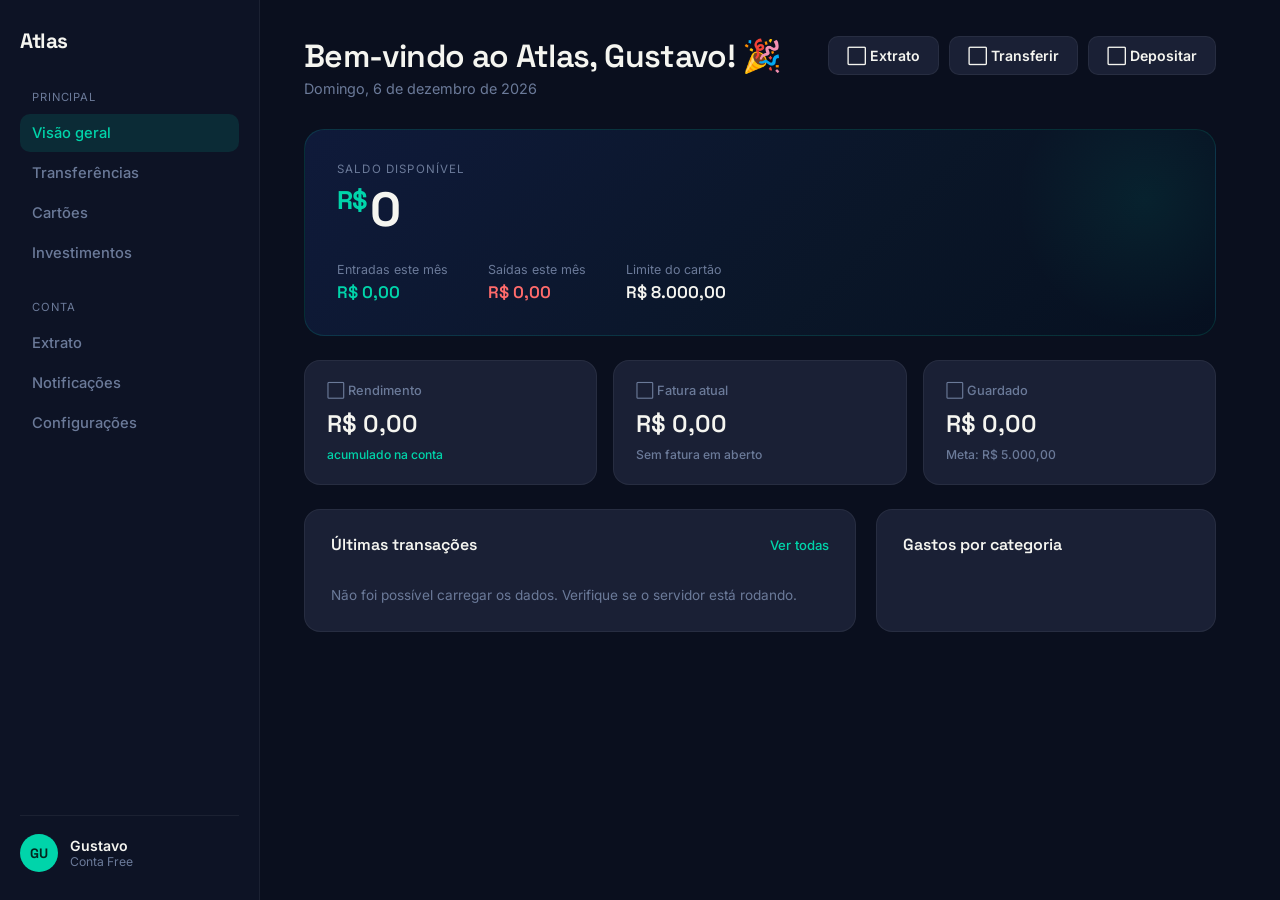
==== frontend/index.html @ 649bf58a "commit inicial do Atlas" ====
<!DOCTYPE html>
<html lang="pt-BR">
<head>
<meta charset="UTF-8">
<meta name="viewport" content="width=device-width, initial-scale=1.0">
<title>Visão Geral — Atlas</title>
<link rel="preconnect" href="https://fonts.googleapis.com">
<link href="https://fonts.googleapis.com/css2?family=Space+Grotesk:wght@500;600;700&family=Inter:wght@400;500;600;700&display=swap" rel="stylesheet">
<link rel="stylesheet" href="style.css">
<style>

  /* ── Cabeçalho da página ── */
  .dash-header {
    display: flex;
    justify-content: space-between;
    align-items: flex-start;
    margin-bottom: 32px;
    flex-wrap: wrap;
    gap: 20px;
  }

  .dash-saudacao h1 {
    font-family: var(--font-display);
    font-size: 2rem;
    font-weight: 600;
    letter-spacing: -0.02em;
  }

  .dash-saudacao p {
    color: var(--text-secondary);
    font-size: 0.9rem;
    margin-top: 4px;
  }

  .dash-acoes {
    display: flex;
    gap: 10px;
    flex-wrap: wrap;
  }

  .acao-btn {
    display: flex;
    align-items: center;
    gap: 8px;
    background: var(--bg-card);
    border: 1px solid var(--border);
    color: var(--text-primary);
    font-family: var(--font-body);
    font-size: 0.88rem;
    font-weight: 600;
    padding: 10px 18px;
    border-radius: 10px;
    cursor: pointer;
    text-decoration: none;
    transition: background 0.15s ease, border-color 0.15s ease;
  }

  .acao-btn:hover {
    background: var(--bg-card-hover);
    border-color: rgba(255,255,255,0.12);
  }

  /* ── Card de saldo ── */
  .saldo-card {
    background: linear-gradient(135deg, #0F1A3A 0%, #0A1628 60%, #061020 100%);
    border: 1px solid rgba(0, 212, 170, 0.15);
    border-radius: 20px;
    padding: 32px;
    margin-bottom: 24px;
    position: relative;
    overflow: hidden;
    animation: fadeUp 0.4s ease backwards;
  }

  /* círculo decorativo */
  .saldo-card::after {
    content: "";
    position: absolute;
    right: -60px;
    top: -60px;
    width: 260px;
    height: 260px;
    border-radius: 50%;
    background: radial-gradient(circle, rgba(0,212,170,0.08) 0%, transparent 70%);
    pointer-events: none;
  }

  .saldo-label {
    font-size: 0.72rem;
    text-transform: uppercase;
    letter-spacing: 0.1em;
    color: var(--text-secondary);
    margin-bottom: 10px;
  }

  .saldo-valor {
    font-family: var(--font-display);
    font-size: 3rem;
    font-weight: 700;
    letter-spacing: -0.03em;
    line-height: 1;
    margin-bottom: 28px;
  }

  .saldo-valor .cifrao {
    font-size: 1.6rem;
    vertical-align: super;
    color: var(--accent);
    margin-right: 4px;
  }

  .saldo-meta {
    display: flex;
    gap: 40px;
    flex-wrap: wrap;
  }

  .saldo-meta-item {}

  .saldo-meta-label {
    font-size: 0.78rem;
    color: var(--text-secondary);
    margin-bottom: 4px;
  }

  .saldo-meta-valor {
    font-family: var(--font-display);
    font-size: 1.05rem;
    font-weight: 600;
  }

  .saldo-meta-valor.positivo { color: var(--accent); }
  .saldo-meta-valor.negativo { color: var(--negative); }

  /* ── Cards de métricas ── */
  .metricas-grid {
    display: grid;
    grid-template-columns: repeat(3, 1fr);
    gap: 16px;
    margin-bottom: 24px;
  }

  .metrica-card {
    background: var(--bg-card);
    border: 1px solid var(--border);
    border-radius: 16px;
    padding: 22px;
    animation: fadeUp 0.4s ease backwards;
  }

  .metrica-card:nth-child(2) { animation-delay: 0.06s; }
  .metrica-card:nth-child(3) { animation-delay: 0.12s; }

  .metrica-titulo {
    font-size: 0.8rem;
    color: var(--text-secondary);
    margin-bottom: 10px;
    font-weight: 500;
  }

  .metrica-valor {
    font-family: var(--font-display);
    font-size: 1.5rem;
    font-weight: 600;
    margin-bottom: 8px;
  }

  .metrica-sub {
    font-size: 0.76rem;
    font-weight: 500;
  }

  .metrica-sub.positivo { color: var(--accent); }
  .metrica-sub.negativo { color: var(--negative); }
  .metrica-sub.neutro { color: var(--text-secondary); }

  /* ── Grade inferior ── */
  .dash-grid {
    display: grid;
    grid-template-columns: 1fr 340px;
    gap: 20px;
  }

  /* ── Últimas transações ── */
  .transacoes-card {
    background: var(--bg-card);
    border: 1px solid var(--border);
    border-radius: 16px;
    padding: 8px;
    animation: fadeUp 0.4s ease 0.18s backwards;
  }

  .card-header {
    display: flex;
    justify-content: space-between;
    align-items: center;
    padding: 16px 18px 12px;
  }

  .card-header h2 {
    font-family: var(--font-display);
    font-size: 1rem;
    font-weight: 600;
  }

  .ver-todas {
    font-size: 0.82rem;
    color: var(--accent);
    text-decoration: none;
    font-weight: 500;
  }

  .ver-todas:hover { text-decoration: underline; }

  .transacao-item {
    display: flex;
    align-items: center;
    justify-content: space-between;
    padding: 13px 18px;
    border-top: 1px solid var(--border);
    animation: fadeUp 0.35s ease backwards;
  }

  .transacao-left {
    display: flex;
    align-items: center;
    gap: 13px;
  }

  .transacao-icone {
    width: 36px;
    height: 36px;
    border-radius: 50%;
    display: flex;
    align-items: center;
    justify-content: center;
    font-size: 0.95rem;
    flex-shrink: 0;
  }

  .transacao-icone.entrada { background: var(--accent-dim); }
  .transacao-icone.saida { background: var(--negative-dim); }

  .transacao-tipo {
    font-size: 0.88rem;
    font-weight: 600;
  }

  .transacao-data {
    font-size: 0.76rem;
    color: var(--text-secondary);
    margin-top: 2px;
  }

  .transacao-valor {
    font-family: var(--font-display);
    font-size: 0.92rem;
    font-weight: 600;
  }

  .transacao-valor.entrada { color: var(--accent); }
  .transacao-valor.saida { color: var(--negative); }

  /* ── Gastos por categoria ── */
  .categorias-card {
    background: var(--bg-card);
    border: 1px solid var(--border);
    border-radius: 16px;
    padding: 8px;
    animation: fadeUp 0.4s ease 0.24s backwards;
  }

  .categoria-item {
    padding: 10px 18px;
    border-top: 1px solid var(--border);
  }

  .categoria-row {
    display: flex;
    justify-content: space-between;
    align-items: center;
    margin-bottom: 7px;
  }

  .categoria-nome {
    display: flex;
    align-items: center;
    gap: 8px;
    font-size: 0.84rem;
    font-weight: 500;
  }

  .categoria-dot {
    width: 8px;
    height: 8px;
    border-radius: 50%;
    flex-shrink: 0;
  }

  .categoria-pct {
    font-size: 0.82rem;
    color: var(--text-secondary);
    font-weight: 500;
  }

  .categoria-barra-wrap {
    height: 4px;
    background: rgba(255,255,255,0.06);
    border-radius: 4px;
    overflow: hidden;
  }

  .categoria-barra {
    height: 100%;
    border-radius: 4px;
    transition: width 0.8s ease;
  }

  /* ── Loading / erro ── */
  .dash-loading {
    display: flex;
    align-items: center;
    gap: 10px;
    color: var(--text-secondary);
    font-size: 0.85rem;
    padding: 20px 18px;
  }

</style>
</head>
<body>

<div class="app">

  <!-- SIDEBAR -->
  <aside class="sidebar">
    <div class="sidebar-top">
      <div class="logo">Atlas</div>
      <nav class="nav-group">
        <p class="nav-label">Principal</p>
        <a href="index.html" class="nav-item active">Visão geral</a>
        <a href="transferir.html" class="nav-item">Transferências</a>
        <a href="#" class="nav-item">Cartões</a>
        <a href="#" class="nav-item">Investimentos</a>
      </nav>
      <nav class="nav-group">
        <p class="nav-label">Conta</p>
        <a href="extrato.html" class="nav-item">Extrato</a>
        <a href="notificacoes.html" class="nav-item">Notificações</a>
        <a href="configuracoes.html" class="nav-item">Configurações</a>
      </nav>
    </div>
    <div class="sidebar-bottom">
      <div class="user-card">
        <div class="avatar" id="avatarIniciais">GS</div>
        <div>
          <p class="user-name" id="nomeUsuario">Gustavo</p>
          <p class="user-plan">Conta Free</p>
        </div>
      </div>
    </div>
  </aside>

  <!-- MAIN -->
  <main class="main" style="max-width: 1000px;">

    <!-- Cabeçalho -->
    <div class="dash-header">
      <div class="dash-saudacao">
        <h1 id="saudacao">Bom dia👋</h1>
        <p id="dataAtual"></p>
      </div>
      <div class="dash-acoes">
      <a href="/frontend/extrato.html" class="acao-btn">⬜ Extrato</a>
      <a href="/frontend/transferir.html" class="acao-btn">⬜ Transferir</a>
      <a href="/frontend/movimentar.html" class="acao-btn">⬜ Depositar</a>
      </div>
    </div>

    <!-- Card de saldo -->
    <div class="saldo-card">
      <p class="saldo-label">Saldo disponível</p>
      <div class="saldo-valor">
        <span class="cifrao">R$</span><span id="saldoValor">0</span>
      </div>
      <div class="saldo-meta">
        <div class="saldo-meta-item">
          <p class="saldo-meta-label">Entradas este mês</p>
          <p class="saldo-meta-valor positivo" id="entradasMes">R$ 0,00</p>
        </div>
        <div class="saldo-meta-item">
          <p class="saldo-meta-label">Saídas este mês</p>
          <p class="saldo-meta-valor negativo" id="saidasMes">R$ 0,00</p>
        </div>
        <div class="saldo-meta-item">
          <p class="saldo-meta-label">Limite do cartão</p>
          <p class="saldo-meta-valor">R$ 8.000,00</p>
        </div>
      </div>
    </div>

    <!-- Métricas -->
    <div class="metricas-grid">
      <div class="metrica-card">
        <p class="metrica-titulo">⬜ Rendimento</p>
        <p class="metrica-valor" id="totalRendimento">R$ 0,00</p>
        <p class="metrica-sub positivo">acumulado na conta</p>
      </div>
      <div class="metrica-card">
        <p class="metrica-titulo">⬜ Fatura atual</p>
        <p class="metrica-valor">R$ 0,00</p>
        <p class="metrica-sub neutro">Sem fatura em aberto</p>
      </div>
      <div class="metrica-card">
        <p class="metrica-titulo">⬜ Guardado</p>
        <p class="metrica-valor">R$ 0,00</p>
        <p class="metrica-sub neutro">Meta: R$ 5.000,00</p>
      </div>
    </div>

    <!-- Grid inferior -->
    <div class="dash-grid">

      <!-- Últimas transações -->
      <div class="transacoes-card">
        <div class="card-header">
          <h2>Últimas transações</h2>
          <a href="extrato.html" class="ver-todas">Ver todas</a>
        </div>
        <div id="transacoesList">
          <div class="dash-loading">
            <div class="spinner"></div>
            <span>Carregando…</span>
          </div>
        </div>
      </div>

      <!-- Gastos por categoria -->
      <div class="categorias-card">
        <div class="card-header">
          <h2>Gastos por categoria</h2>
        </div>
        <div id="categoriasList"></div>
      </div>

    </div>

  </main>
</div>

<script src="dashboard.js"></script>
</body>
</html>
---- frontend/style.css ----
/* ============================================
   financeiro — design tokens
   ============================================ */
:root {
  --bg-deep: #0A0F1E;
  --bg-card: #1A2035;
  --bg-card-hover: #212A45;
  --accent: #00D4AA;
  --accent-dim: rgba(0, 212, 170, 0.12);
  --text-primary: #F5F5F0;
  --text-secondary: #6B7A99;
  --negative: #FF6B6B;
  --negative-dim: rgba(255, 107, 107, 0.12);
  --border: rgba(255, 255, 255, 0.06);
 
  --font-display: "Space Grotesk", sans-serif;
  --font-body: "Inter", sans-serif;
}
 
* {
  margin: 0;
  padding: 0;
  box-sizing: border-box;
}
 
body {
  background: var(--bg-deep);
  color: var(--text-primary);
  font-family: var(--font-body);
  -webkit-font-smoothing: antialiased;
}
 
/* ============================================
   Layout
   ============================================ */
.app {
  display: grid;
  grid-template-columns: 260px 1fr;
  min-height: 100vh;
}
 
/* ============================================
   Sidebar
   ============================================ */
.sidebar {
  background: #0D1325;
  border-right: 1px solid var(--border);
  display: flex;
  flex-direction: column;
  justify-content: space-between;
  padding: 28px 20px;
}
 
.logo {
  font-family: var(--font-display);
  font-size: 1.3rem;
  font-weight: 700;
  margin-bottom: 36px;
  letter-spacing: -0.02em;
}
 
.logo-dot {
  color: var(--accent);
}
 
.nav-group {
  margin-bottom: 28px;
}
 
.nav-label {
  font-size: 0.7rem;
  text-transform: uppercase;
  letter-spacing: 0.08em;
  color: var(--text-secondary);
  margin-bottom: 10px;
  padding: 0 12px;
}
 
.nav-item {
  display: block;
  padding: 10px 12px;
  border-radius: 10px;
  color: var(--text-secondary);
  text-decoration: none;
  font-size: 0.92rem;
  font-weight: 500;
  margin-bottom: 2px;
  transition: background 0.15s ease, color 0.15s ease;
}
 
.nav-item:hover {
  background: var(--bg-card);
  color: var(--text-primary);
}
 
.nav-item.active {
  background: var(--accent-dim);
  color: var(--accent);
}
 
.sidebar-bottom {
  border-top: 1px solid var(--border);
  padding-top: 18px;
}
 
.user-card {
  display: flex;
  align-items: center;
  gap: 12px;
}
 
.avatar {
  width: 38px;
  height: 38px;
  border-radius: 50%;
  background: var(--accent);
  color: #04261F;
  display: flex;
  align-items: center;
  justify-content: center;
  font-family: var(--font-display);
  font-weight: 700;
  font-size: 0.85rem;
  flex-shrink: 0;
}
 
.user-name {
  font-size: 0.88rem;
  font-weight: 600;
}
 
.user-plan {
  font-size: 0.76rem;
  color: var(--text-secondary);
}
 
/* ============================================
   Main
   ============================================ */
.main {
  padding: 36px 44px;
  max-width: 920px;
}
 
.page-header {
  display: flex;
  justify-content: space-between;
  align-items: flex-end;
  margin-bottom: 28px;
  flex-wrap: wrap;
  gap: 16px;
}
 
.page-header h1 {
  font-family: var(--font-display);
  font-size: 1.9rem;
  font-weight: 600;
  letter-spacing: -0.02em;
}
 
.page-subtitle {
  color: var(--text-secondary);
  font-size: 0.9rem;
  margin-top: 4px;
}
 
.select-conta {
  display: flex;
  flex-direction: column;
  font-size: 0.75rem;
  color: var(--text-secondary);
  gap: 6px;
}
 
.select-conta select {
  background: var(--bg-card);
  border: 1px solid var(--border);
  color: var(--text-primary);
  padding: 9px 14px;
  border-radius: 10px;
  font-family: var(--font-body);
  font-size: 0.88rem;
  cursor: pointer;
}
 
/* ============================================
   Resumo cards
   ============================================ */
.extrato-resumo {
  display: grid;
  grid-template-columns: repeat(3, 1fr);
  gap: 16px;
  margin-bottom: 32px;
}
 
.resumo-card {
  background: var(--bg-card);
  border: 1px solid var(--border);
  border-radius: 14px;
  padding: 20px 22px;
  display: flex;
  flex-direction: column;
  gap: 8px;
  animation: fadeUp 0.5s ease backwards;
}
 
.resumo-card:nth-child(2) { animation-delay: 0.06s; }
.resumo-card:nth-child(3) { animation-delay: 0.12s; }
 
.resumo-label {
  font-size: 0.78rem;
  color: var(--text-secondary);
  font-weight: 500;
}
 
.resumo-valor {
  font-family: var(--font-display);
  font-size: 1.5rem;
  font-weight: 600;
}
 
.resumo-card.entradas .resumo-valor { color: var(--accent); }
.resumo-card.saidas .resumo-valor { color: var(--negative); }
 
/* ============================================
   Lista do extrato
   ============================================ */
.extrato-lista-wrap {
  background: var(--bg-card);
  border: 1px solid var(--border);
  border-radius: 16px;
  padding: 8px;
  animation: fadeUp 0.5s ease 0.18s backwards;
}
 
.extrato-lista-header {
  display: flex;
  justify-content: space-between;
  align-items: center;
  padding: 16px 18px 12px;
  flex-wrap: wrap;
  gap: 12px;
}
 
.extrato-lista-header h2 {
  font-family: var(--font-display);
  font-size: 1.05rem;
  font-weight: 600;
}
 
.filtros {
  display: flex;
  gap: 6px;
  background: var(--bg-deep);
  padding: 4px;
  border-radius: 10px;
}
 
.filtro-btn {
  background: none;
  border: none;
  color: var(--text-secondary);
  font-family: var(--font-body);
  font-size: 0.8rem;
  font-weight: 500;
  padding: 6px 12px;
  border-radius: 7px;
  cursor: pointer;
  transition: background 0.15s ease, color 0.15s ease;
}
 
.filtro-btn:hover {
  color: var(--text-primary);
}
 
.filtro-btn.active {
  background: var(--accent);
  color: #04261F;
}
 
.extrato-lista {
  display: flex;
  flex-direction: column;
}
 
.extrato-item {
  display: flex;
  align-items: center;
  justify-content: space-between;
  padding: 14px 18px;
  border-top: 1px solid var(--border);
  animation: fadeUp 0.4s ease backwards;
}
 
.extrato-item-left {
  display: flex;
  align-items: center;
  gap: 14px;
}
 
.extrato-icone {
  width: 38px;
  height: 38px;
  border-radius: 50%;
  display: flex;
  align-items: center;
  justify-content: center;
  font-size: 1rem;
  flex-shrink: 0;
}
 
.extrato-icone.entrada {
  background: var(--accent-dim);
}
 
.extrato-icone.saida {
  background: var(--negative-dim);
}
 
.extrato-tipo {
  font-size: 0.9rem;
  font-weight: 600;
}
 
.extrato-data {
  font-size: 0.78rem;
  color: var(--text-secondary);
  margin-top: 2px;
}
 
.extrato-valor {
  font-family: var(--font-display);
  font-size: 0.98rem;
  font-weight: 600;
  white-space: nowrap;
}
 
.extrato-valor.entrada { color: var(--accent); }
.extrato-valor.saida { color: var(--negative); }
 
/* ============================================
   Estados — loading / vazio / erro
   ============================================ */
.extrato-loading,
.extrato-vazio,
.extrato-erro {
  display: flex;
  flex-direction: column;
  align-items: center;
  justify-content: center;
  padding: 56px 20px;
  gap: 14px;
  color: var(--text-secondary);
  font-size: 0.88rem;
  text-align: center;
}
 
.spinner {
  width: 22px;
  height: 22px;
  border-radius: 50%;
  border: 2px solid var(--border);
  border-top-color: var(--accent);
  animation: spin 0.8s linear infinite;
}
 
.retry-btn {
  background: var(--accent-dim);
  color: var(--accent);
  border: none;
  padding: 9px 18px;
  border-radius: 9px;
  font-family: var(--font-body);
  font-weight: 600;
  font-size: 0.85rem;
  cursor: pointer;
}
 
.retry-btn:hover {
  background: rgba(0, 212, 170, 0.2);
}
 
/* ============================================
   Animações
   ============================================ */
@keyframes fadeUp {
  from {
    opacity: 0;
    transform: translateY(10px);
  }
  to {
    opacity: 1;
    transform: translateY(0);
  }
}
 
@keyframes spin {
  to { transform: rotate(360deg); }
}
 
@media (prefers-reduced-motion: reduce) {
  * {
    animation: none !important;
  }
}
 
/* ============================================
   Responsivo
   ============================================ */
@media (max-width: 860px) {
  .app {
    grid-template-columns: 1fr;
  }
  .sidebar {
    display: none;
  }
  .main {
    padding: 24px;
  }
  .extrato-resumo {
    grid-template-columns: 1fr;
  }
}
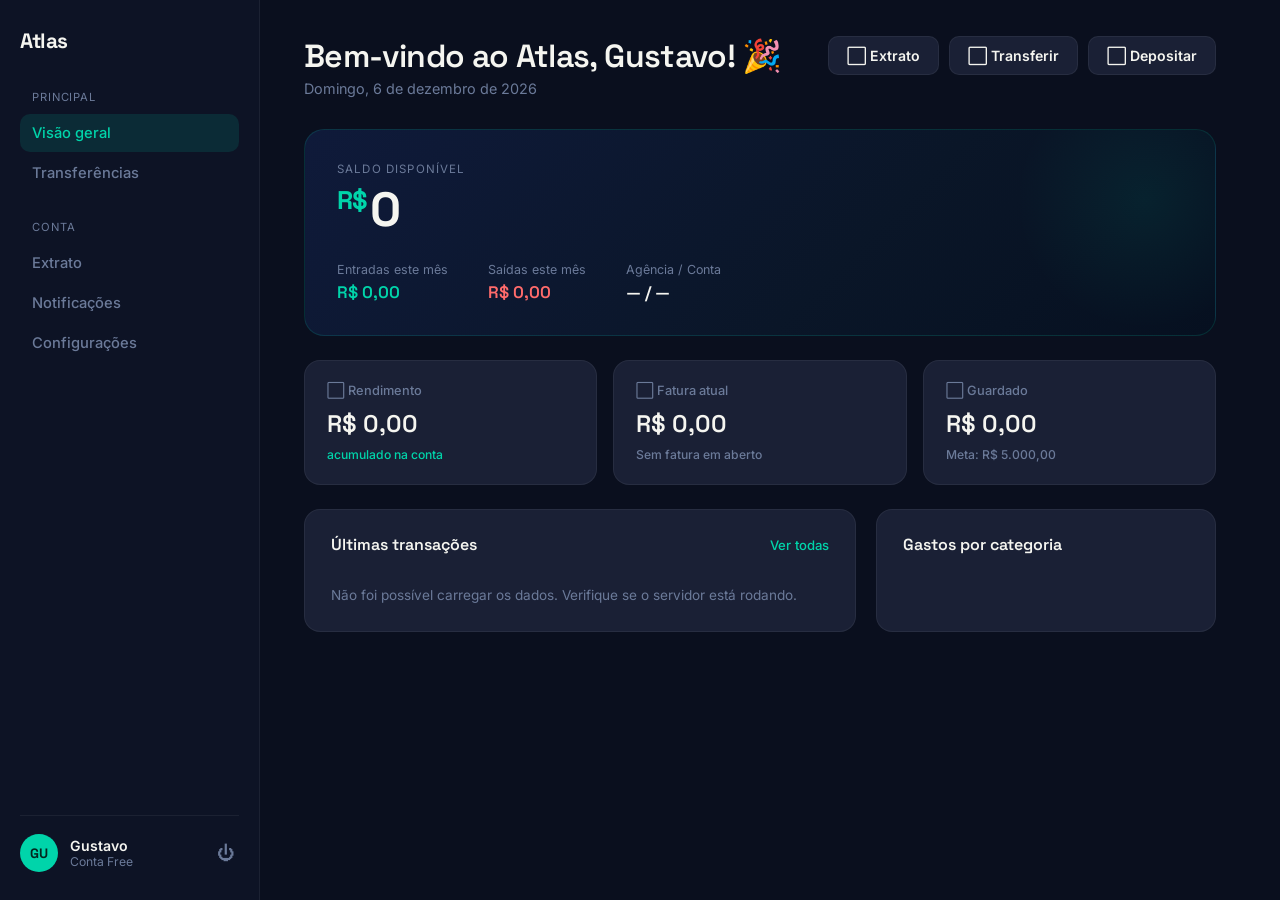
==== commit 6e497439: "docs: adiciona README do projeto Atlas e atualiza funcionalidades" ====
--- a/frontend/index.html
+++ b/frontend/index.html
@@ -340,8 +340,6 @@
         <p class="nav-label">Principal</p>
         <a href="index.html" class="nav-item active">Visão geral</a>
         <a href="transferir.html" class="nav-item">Transferências</a>
-        <a href="#" class="nav-item">Cartões</a>
-        <a href="#" class="nav-item">Investimentos</a>
       </nav>
       <nav class="nav-group">
         <p class="nav-label">Conta</p>
@@ -351,14 +349,23 @@
       </nav>
     </div>
     <div class="sidebar-bottom">
-      <div class="user-card">
-        <div class="avatar" id="avatarIniciais">GS</div>
-        <div>
-          <p class="user-name" id="nomeUsuario">Gustavo</p>
-          <p class="user-plan">Conta Free</p>
-        </div>
-      </div>
-    </div>
+  <div class="user-card">
+    <div class="avatar" id="avatarIniciais">GS</div>
+    <div style="flex:1">
+      <p class="user-name" id="nomeUsuario">Gustavo</p>
+      <p class="user-plan">Conta Free</p>
+    </div>
+    <button onclick="sair()" style="
+      background: none;
+      border: none;
+      color: var(--text-secondary);
+      cursor: pointer;
+      font-size: 1.1rem;
+      padding: 4px;
+      transition: color 0.15s ease;
+    " title="Sair">⏻</button>
+  </div>
+</div>
   </aside>
 
   <!-- MAIN -->
@@ -379,25 +386,25 @@
 
     <!-- Card de saldo -->
     <div class="saldo-card">
-      <p class="saldo-label">Saldo disponível</p>
-      <div class="saldo-valor">
-        <span class="cifrao">R$</span><span id="saldoValor">0</span>
-      </div>
-      <div class="saldo-meta">
-        <div class="saldo-meta-item">
-          <p class="saldo-meta-label">Entradas este mês</p>
-          <p class="saldo-meta-valor positivo" id="entradasMes">R$ 0,00</p>
-        </div>
-        <div class="saldo-meta-item">
-          <p class="saldo-meta-label">Saídas este mês</p>
-          <p class="saldo-meta-valor negativo" id="saidasMes">R$ 0,00</p>
-        </div>
-        <div class="saldo-meta-item">
-          <p class="saldo-meta-label">Limite do cartão</p>
-          <p class="saldo-meta-valor">R$ 8.000,00</p>
-        </div>
-      </div>
-    </div>
+  <p class="saldo-label">Saldo disponível</p>
+  <div class="saldo-valor">
+    <span class="cifrao">R$</span><span id="saldoValor">0</span>
+  </div>
+  <div class="saldo-meta">
+    <div class="saldo-meta-item">
+      <p class="saldo-meta-label">Entradas este mês</p>
+      <p class="saldo-meta-valor positivo" id="entradasMes">R$ 0,00</p>
+    </div>
+    <div class="saldo-meta-item">
+      <p class="saldo-meta-label">Saídas este mês</p>
+      <p class="saldo-meta-valor negativo" id="saidasMes">R$ 0,00</p>
+    </div>
+    <div class="saldo-meta-item">
+      <p class="saldo-meta-label">Agência / Conta</p>
+      <p class="saldo-meta-valor"><span id="dadoAgencia">—</span> / <span id="dadoConta">—</span></p>
+    </div>
+  </div>
+</div>
 
     <!-- Métricas -->
     <div class="metricas-grid">
